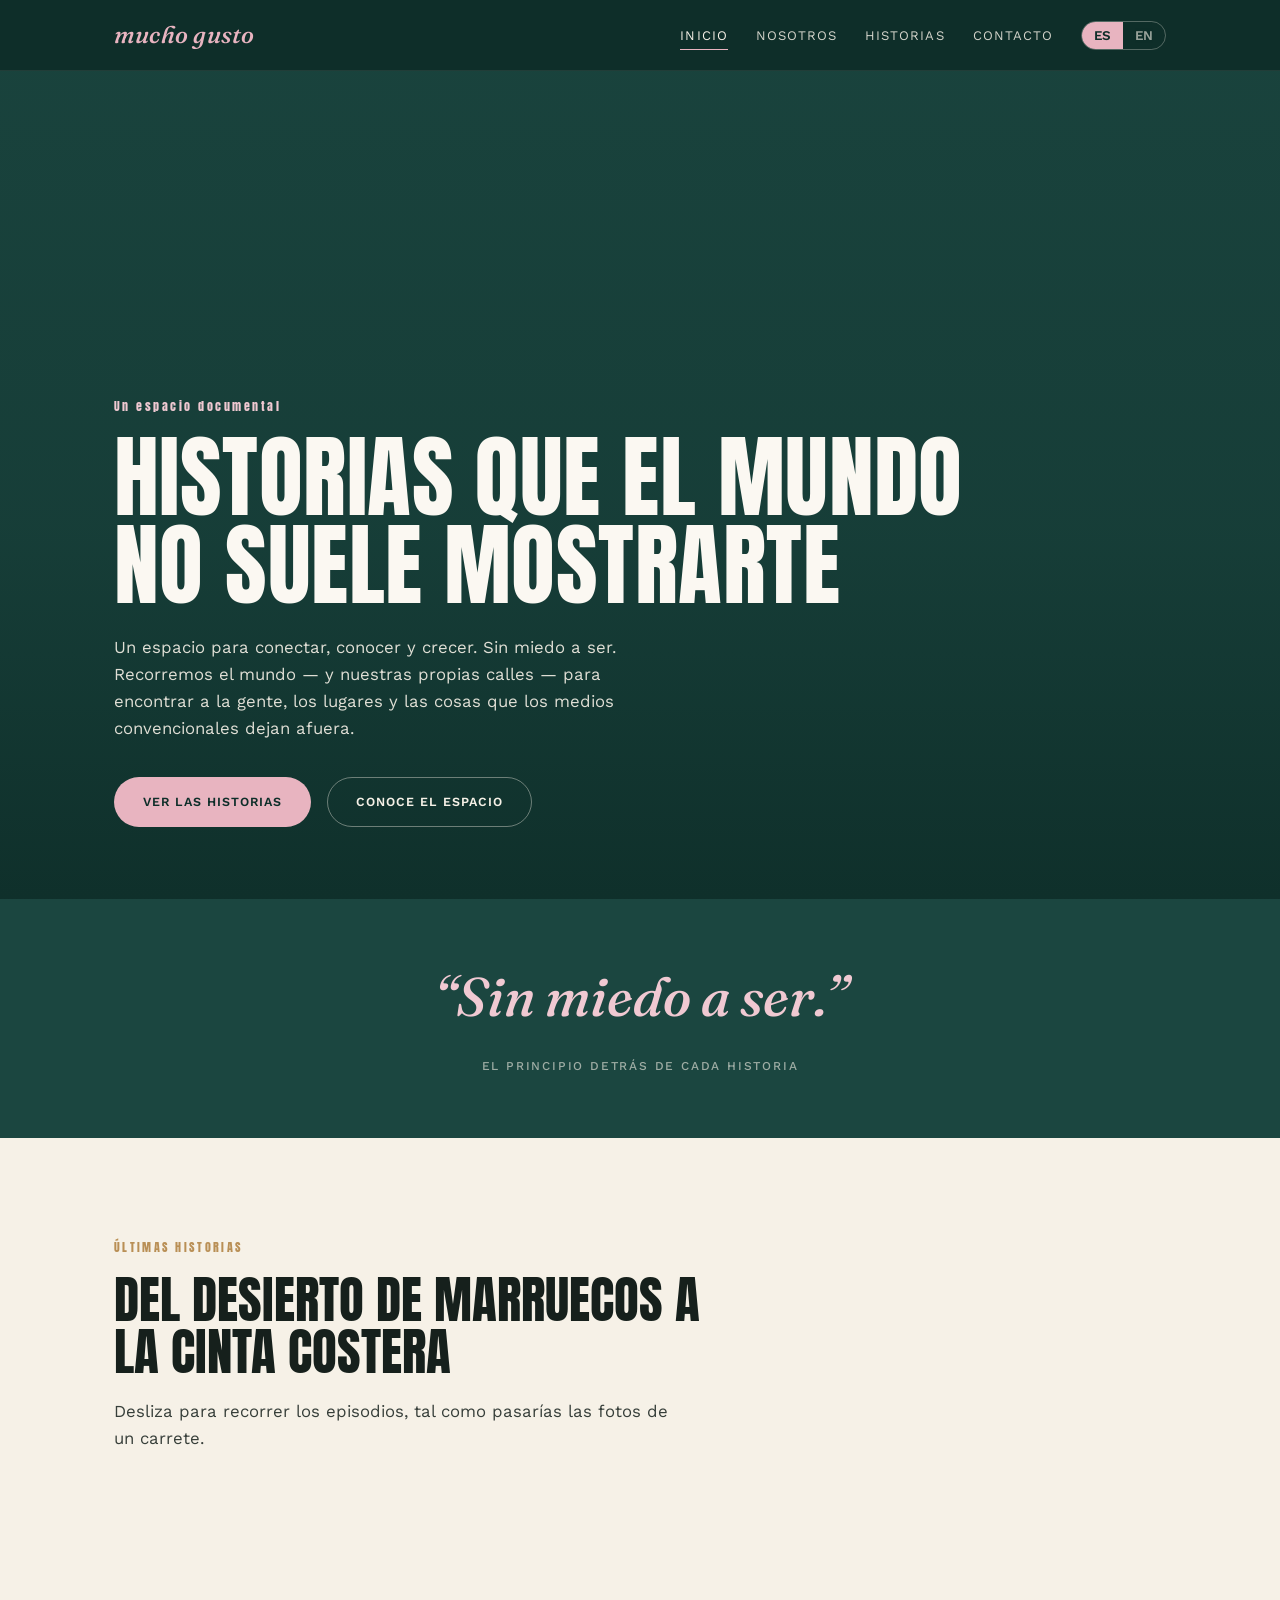
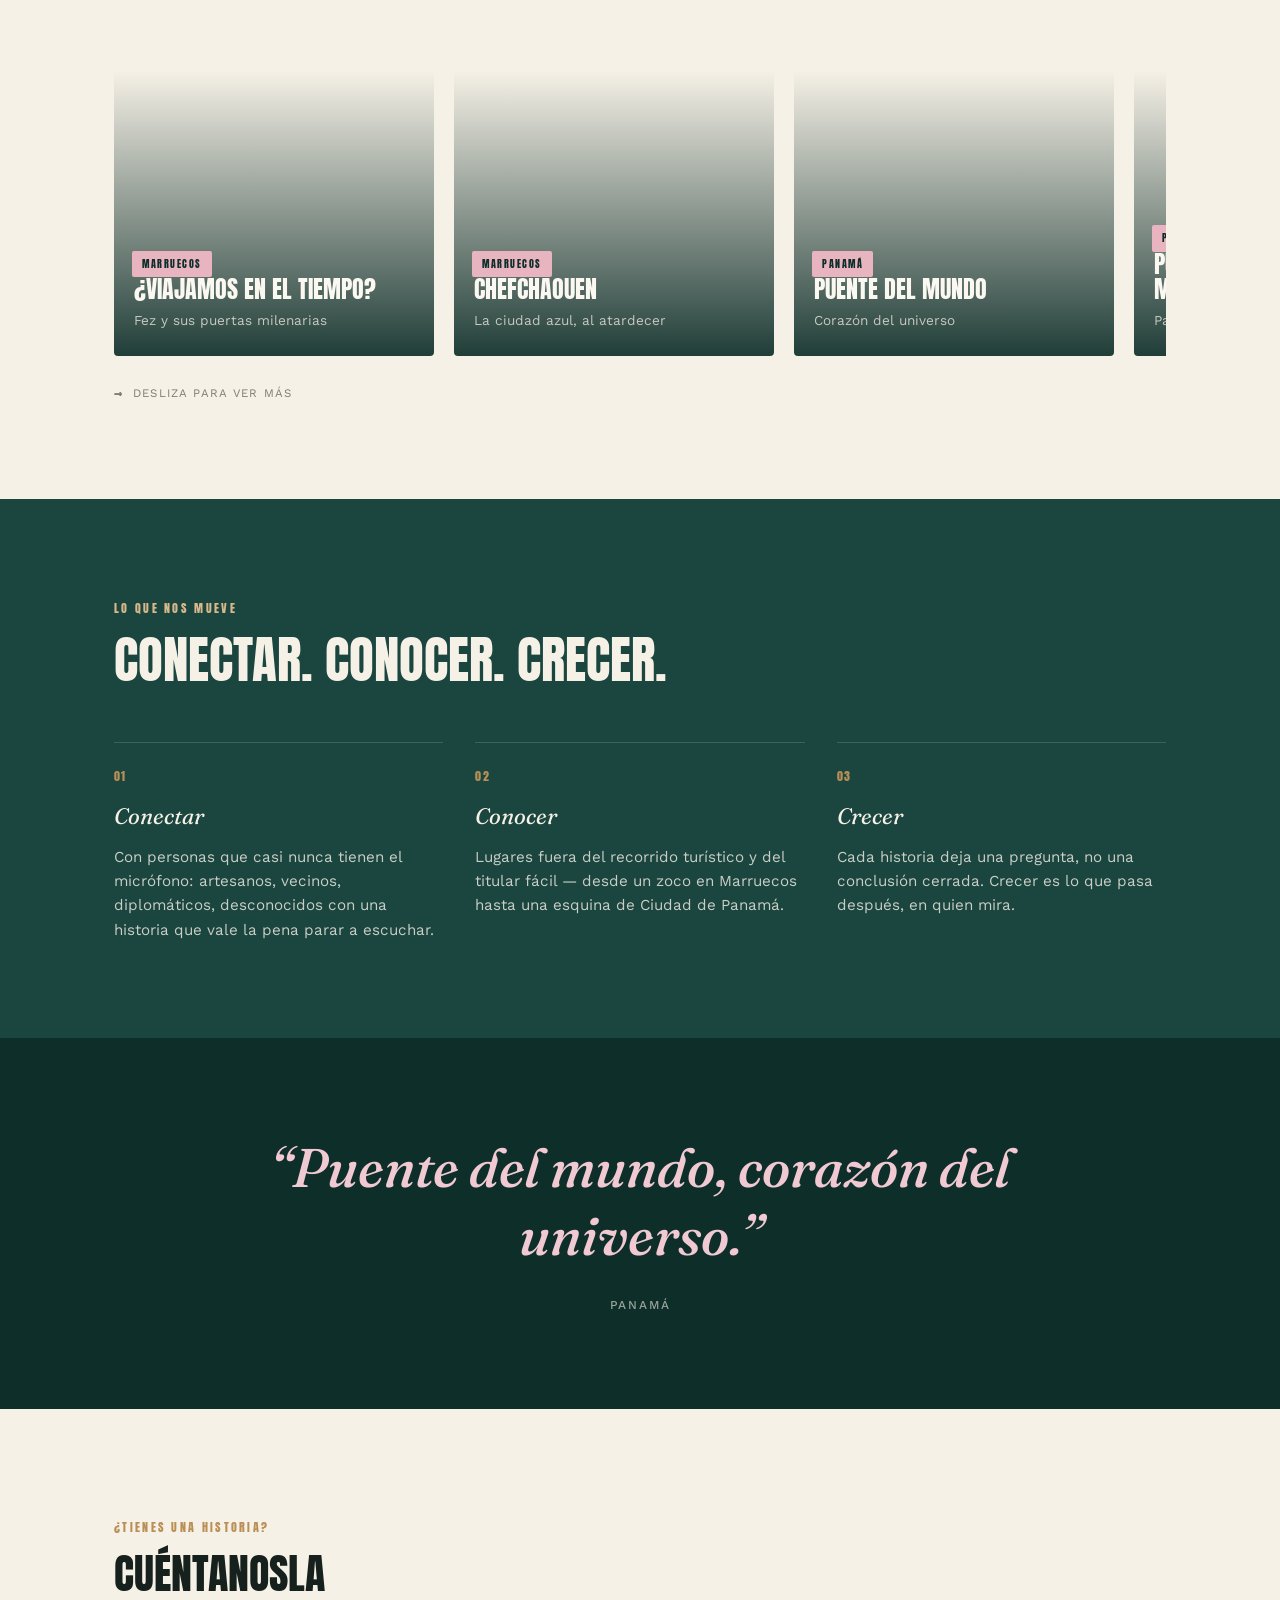
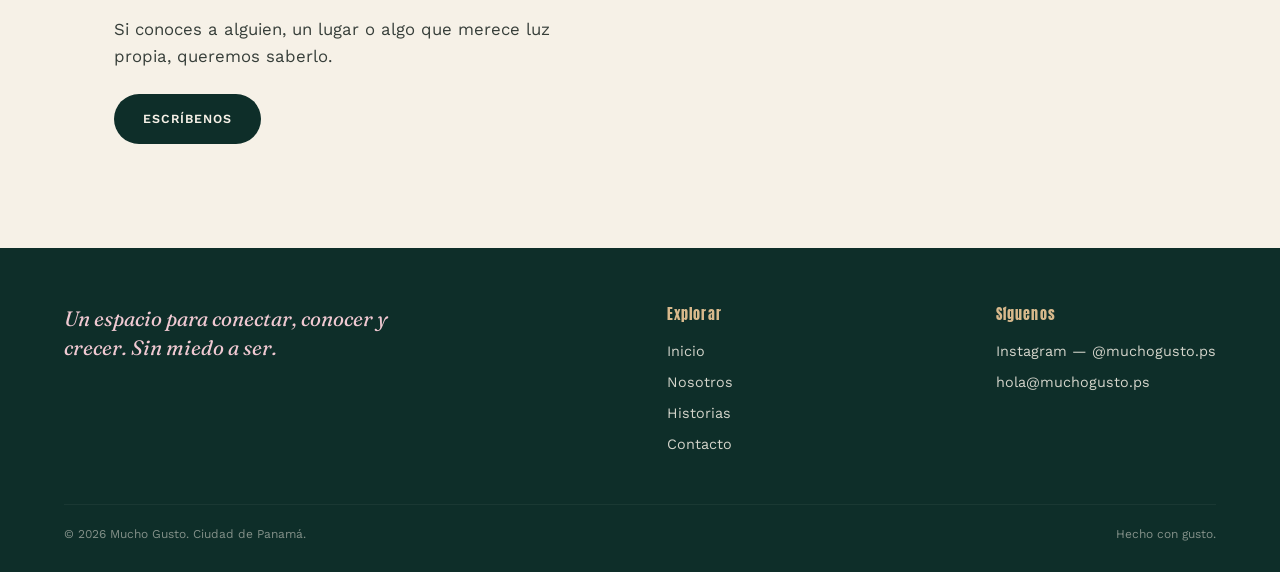
==== index.html @ 42b26f40 "Add files via upload" ====
<!DOCTYPE html>
<html lang="es">
<head>
<meta charset="UTF-8">
<meta name="viewport" content="width=device-width, initial-scale=1.0">
<title>Mucho Gusto — Un espacio para conectar, conocer y crecer</title>
<meta name="description" content="Mucho Gusto shines a light on people, places and things the way conventional media doesn't.">
<link rel="preconnect" href="https://fonts.googleapis.com">
<link href="https://fonts.googleapis.com/css2?family=Fraunces:ital,wght@0,500;1,500;1,600&family=Anton&family=Work+Sans:wght@400;500;600&display=swap" rel="stylesheet">
<link rel="stylesheet" href="styles.css">
</head>
<body>

<nav class="site-nav">
  <div class="nav-inner">
    <a href="index.html" class="logo-wordmark">mucho gusto</a>
    <ul class="nav-links">
      <li><a href="index.html"><span data-es>Inicio</span><span data-en>Home</span></a></li>
      <li><a href="about.html"><span data-es>Nosotros</span><span data-en>About</span></a></li>
      <li><a href="stories.html"><span data-es>Historias</span><span data-en>Stories</span></a></li>
      <li><a href="contact.html"><span data-es>Contacto</span><span data-en>Contact</span></a></li>
      <li class="lang-toggle">
        <button data-lang="es">ES</button>
        <button data-lang="en">EN</button>
      </li>
    </ul>
    <button class="nav-toggle-btn" aria-label="Menu">&#9776;</button>
  </div>
</nav>

<header class="hero">
  <div class="hero-media" style="background-image:url('https://images.unsplash.com/photo-1591467949014-6f00da8c1a83?q=80&w=1600&auto=format&fit=crop');"></div>
  <div class="hero-content">
    <span class="eyebrow"><span data-es>Un espacio documental</span><span data-en>A documentary space</span></span>
    <h1 class="hero-headline">
      <span data-es>Historias que el mundo no suele mostrarte</span>
      <span data-en>Stories the world doesn't usually show you</span>
    </h1>
    <p class="hero-sub">
      <span data-es>Un espacio para conectar, conocer y crecer. Sin miedo a ser. Recorremos el mundo — y nuestras propias calles — para encontrar a la gente, los lugares y las cosas que los medios convencionales dejan afuera.</span>
      <span data-en>A space to connect, get to know, and grow. Unafraid to be. We travel the world — and our own streets — to find the people, places, and things conventional media leaves out.</span>
    </p>
    <div class="hero-actions">
      <a href="stories.html" class="btn btn-primary"><span data-es>Ver las historias</span><span data-en>Watch the stories</span></a>
      <a href="about.html" class="btn btn-outline"><span data-es>Conoce el espacio</span><span data-en>Meet the space</span></a>
    </div>
  </div>
</header>

<!-- Quote slide, mirrors her IG solid-color title cards -->
<section class="section-teal section-tight">
  <div class="wrap">
    <p class="quote-slide">
      <span data-es>&ldquo;Sin miedo a ser.&rdquo;</span>
      <span data-en>&ldquo;Unafraid to be.&rdquo;</span>
      <cite><span data-es>El principio detrás de cada historia</span><span data-en>The principle behind every story</span></cite>
    </p>
  </div>
</section>

<!-- Story reel — signature element -->
<section class="section-cream">
  <div class="wrap">
    <div class="section-head">
      <span class="section-eyebrow"><span data-es>Últimas historias</span><span data-en>Latest stories</span></span>
      <h2 class="section-title"><span data-es>Del desierto de Marruecos a la Cinta Costera</span><span data-en>From the Moroccan desert to the Cinta Costera</span></h2>
      <p class="section-body"><span data-es>Desliza para recorrer los episodios, tal como pasarías las fotos de un carrete.</span><span data-en>Drag to move through episodes, the way you'd flip through a roll of film.</span></p>
    </div>
  </div>
  <div class="reel-wrap wrap">
    <div class="reel">

      <a href="stories.html" class="reel-card" style="background-image:url('https://images.unsplash.com/photo-1489493887464-892be6d1daae?q=80&w=800&auto=format&fit=crop');">
        <span class="reel-card-tag">MARRUECOS</span>
        <div class="reel-card-body">
          <h3 class="reel-card-title"><span data-es>¿Viajamos en el tiempo?</span><span data-en>Did we travel through time?</span></h3>
          <p class="reel-card-sub"><span data-es>Fez y sus puertas milenarias</span><span data-en>Fez and its centuries-old gates</span></p>
        </div>
      </a>

      <a href="stories.html" class="reel-card" style="background-image:url('https://images.unsplash.com/photo-1553603227-2358aabe821e?q=80&w=800&auto=format&fit=crop');">
        <span class="reel-card-tag">MARRUECOS</span>
        <div class="reel-card-body">
          <h3 class="reel-card-title">CHEFCHAOUEN</h3>
          <p class="reel-card-sub"><span data-es>La ciudad azul, al atardecer</span><span data-en>The blue city, at dusk</span></p>
        </div>
      </a>

      <a href="stories.html" class="reel-card" style="background-image:url('https://images.unsplash.com/photo-1577147443647-64a3567b6df8?q=80&w=800&auto=format&fit=crop');">
        <span class="reel-card-tag">PANAMÁ</span>
        <div class="reel-card-body">
          <h3 class="reel-card-title"><span data-es>Puente del mundo</span><span data-en>Bridge of the world</span></h3>
          <p class="reel-card-sub"><span data-es>Corazón del universo</span><span data-en>Heart of the universe</span></p>
        </div>
      </a>

      <a href="stories.html" class="reel-card" style="background-image:url('https://images.unsplash.com/photo-1524638431109-93d95c968f03?q=80&w=800&auto=format&fit=crop');">
        <span class="reel-card-tag">PANAMÁ</span>
        <div class="reel-card-body">
          <h3 class="reel-card-title"><span data-es>Puertas al otro lado del mundo</span><span data-en>Doors to the other side of the world</span></h3>
          <p class="reel-card-sub"><span data-es>Panamá se abre camino</span><span data-en>Panama makes its way out</span></p>
        </div>
      </a>

    </div>
    <p class="reel-hint"><span class="arrow">&#8594;</span><span data-es>Desliza para ver más</span><span data-en>Drag to see more</span></p>
  </div>
</section>

<!-- Three pillars, from the bio: conectar / conocer / crecer -->
<section class="section-teal">
  <div class="wrap">
    <div class="section-head">
      <span class="section-eyebrow"><span data-es>Lo que nos mueve</span><span data-en>What drives us</span></span>
      <h2 class="section-title"><span data-es>Conectar. Conocer. Crecer.</span><span data-en>Connect. Know. Grow.</span></h2>
    </div>
    <div class="grid-3">
      <div class="pillar">
        <span class="pillar-num">01</span>
        <h3 class="pillar-title"><span data-es>Conectar</span><span data-en>Connect</span></h3>
        <p class="pillar-body"><span data-es>Con personas que casi nunca tienen el micrófono: artesanos, vecinos, diplomáticos, desconocidos con una historia que vale la pena parar a escuchar.</span><span data-en>With people who rarely get the mic: artisans, neighbors, diplomats, strangers with a story worth stopping to hear.</span></p>
      </div>
      <div class="pillar">
        <span class="pillar-num">02</span>
        <h3 class="pillar-title"><span data-es>Conocer</span><span data-en>Know</span></h3>
        <p class="pillar-body"><span data-es>Lugares fuera del recorrido turístico y del titular fácil — desde un zoco en Marruecos hasta una esquina de Ciudad de Panamá.</span><span data-en>Places off the tourist trail and the easy headline — from a souk in Morocco to a corner of Panama City.</span></p>
      </div>
      <div class="pillar">
        <span class="pillar-num">03</span>
        <h3 class="pillar-title"><span data-es>Crecer</span><span data-en>Grow</span></h3>
        <p class="pillar-body"><span data-es>Cada historia deja una pregunta, no una conclusión cerrada. Crecer es lo que pasa después, en quien mira.</span><span data-en>Every story leaves a question, not a closed conclusion. Growing is what happens next, in whoever's watching.</span></p>
      </div>
    </div>
  </div>
</section>

<!-- Panama-motto quote, dark -->
<section class="section-dark">
  <div class="wrap">
    <p class="quote-slide">
      <span data-es>&ldquo;Puente del mundo, corazón del universo.&rdquo;</span>
      <span data-en>&ldquo;Bridge of the world, heart of the universe.&rdquo;</span>
      <cite>Panamá</cite>
    </p>
  </div>
</section>

<section class="section-cream section-tight">
  <div class="wrap grid-2">
    <div>
      <span class="section-eyebrow"><span data-es>¿Tienes una historia?</span><span data-en>Got a story?</span></span>
      <h2 class="section-title" style="font-size:clamp(1.8rem,3.6vw,2.6rem)"><span data-es>Cuéntanosla</span><span data-en>Tell us</span></h2>
      <p class="section-body"><span data-es>Si conoces a alguien, un lugar o algo que merece luz propia, queremos saberlo.</span><span data-en>If you know someone, somewhere, or something that deserves its own light, we want to know.</span></p>
      <a href="contact.html" class="btn btn-dark" style="margin-top:24px;"><span data-es>Escríbenos</span><span data-en>Get in touch</span></a>
    </div>
    <div class="media-frame wide" style="background-image:url('https://images.unsplash.com/photo-1512453979798-5ea266f8880c?q=80&w=1000&auto=format&fit=crop');"></div>
  </div>
</section>

<footer class="site-footer">
  <div class="footer-inner">
    <div>
      <p class="footer-tagline"><span data-es>Un espacio para conectar, conocer y crecer. Sin miedo a ser.</span><span data-en>A space to connect, know, and grow. Unafraid to be.</span></p>
    </div>
    <div class="footer-col">
      <h4><span data-es>Explorar</span><span data-en>Explore</span></h4>
      <a href="index.html"><span data-es>Inicio</span><span data-en>Home</span></a>
      <a href="about.html"><span data-es>Nosotros</span><span data-en>About</span></a>
      <a href="stories.html"><span data-es>Historias</span><span data-en>Stories</span></a>
      <a href="contact.html"><span data-es>Contacto</span><span data-en>Contact</span></a>
    </div>
    <div class="footer-col">
      <h4><span data-es>Síguenos</span><span data-en>Follow</span></h4>
      <a href="https://www.instagram.com/muchogusto.ps/" target="_blank" rel="noopener">Instagram — @muchogusto.ps</a>
      <a href="mailto:hola@muchogusto.ps">hola@muchogusto.ps</a>
    </div>
  </div>
  <div class="footer-bottom">
    <span>&copy; 2026 Mucho Gusto. <span data-es>Ciudad de Panamá.</span><span data-en>Panama City.</span></span>
    <span data-es>Hecho con gusto.</span><span data-en>Made with gusto.</span>
  </div>
</footer>

<script src="main.js"></script>
</body>
</html>
---- styles.css ----
/* ===================================================
   MUCHO GUSTO — design tokens
   =================================================== */
:root{
  --teal-950:#0E2E29;
  --teal-800:#1B4640;
  --teal-700:#204F48;
  --teal-600:#2B6259;
  --rose-400:#E8B4C0;
  --rose-300:#F0C9D2;
  --sand-300:#D8B98C;
  --sand-500:#B98F55;
  --cream-100:#F6F1E7;
  --cream-50:#FBF8F2;
  --ink-900:#16201C;
  --ink-700:#3A423E;

  --font-script:"Fraunces", serif;
  --font-caption:"Anton", sans-serif;
  --font-body:"Work Sans", sans-serif;

  --max-w:1180px;
  --edge: clamp(20px, 5vw, 64px);
}

*,*::before,*::after{box-sizing:border-box;}
html{scroll-behavior:smooth;}
body{
  margin:0;
  background:var(--cream-100);
  color:var(--ink-900);
  font-family:var(--font-body);
  font-size:16px;
  line-height:1.6;
  -webkit-font-smoothing:antialiased;
}
img{max-width:100%;display:block;}
a{color:inherit;text-decoration:none;}
h1,h2,h3,h4{margin:0;font-weight:400;}
p{margin:0;}
button{font-family:inherit;cursor:pointer;}

.wrap{
  max-width:var(--max-w);
  margin:0 auto;
  padding:0 var(--edge);
}

/* ===================== i18n ===================== */
[data-es]{ }
html[lang="en"] [data-es]{ display:none !important; }
html[lang="es"] [data-en]{ display:none !important; }

/* ===================== NAV ===================== */
.site-nav{
  position:sticky; top:0; z-index:50;
  background:var(--teal-950);
  border-bottom:1px solid rgba(246,241,231,0.08);
}
.nav-inner{
  max-width:var(--max-w);
  margin:0 auto;
  padding:16px var(--edge);
  display:flex;
  align-items:center;
  justify-content:space-between;
  gap:24px;
}
.logo-wordmark{
  font-family:var(--font-script);
  font-style:italic;
  font-weight:500;
  font-size:1.5rem;
  color:var(--rose-400);
  letter-spacing:0.01em;
}
.nav-links{
  display:flex;
  align-items:center;
  gap:28px;
  list-style:none;
  margin:0; padding:0;
}
.nav-links a{
  color:var(--cream-100);
  font-size:0.82rem;
  letter-spacing:0.08em;
  text-transform:uppercase;
  opacity:0.85;
  transition:opacity .2s ease;
  padding:6px 0;
  border-bottom:1px solid transparent;
}
.nav-links a:hover, .nav-links a.active{
  opacity:1;
  border-bottom-color:var(--rose-400);
}
.lang-toggle{
  display:flex;
  border:1px solid rgba(246,241,231,0.3);
  border-radius:999px;
  overflow:hidden;
  font-size:0.72rem;
  letter-spacing:0.06em;
}
.lang-toggle button{
  background:transparent;
  border:none;
  color:var(--cream-100);
  opacity:0.6;
  padding:6px 12px;
  font-weight:600;
}
.lang-toggle button.active{
  opacity:1;
  background:var(--rose-400);
  color:var(--teal-950);
}
.nav-toggle-btn{
  display:none;
  background:none;border:none;
  color:var(--cream-100);
  font-size:1.6rem;
}

@media (max-width:820px){
  .nav-links{
    position:absolute;
    top:100%; left:0; right:0;
    flex-direction:column;
    align-items:flex-start;
    background:var(--teal-950);
    padding:8px var(--edge) 24px;
    gap:16px;
    display:none;
  }
  .nav-links.open{display:flex;}
  .nav-toggle-btn{display:block;}
}

/* ===================== FOOTER ===================== */
.site-footer{
  background:var(--teal-950);
  color:var(--cream-100);
  padding:56px var(--edge) 28px;
  margin-top:0;
}
.footer-inner{
  max-width:var(--max-w);
  margin:0 auto;
  display:flex;
  flex-wrap:wrap;
  justify-content:space-between;
  gap:32px;
}
.footer-tagline{
  font-family:var(--font-script);
  font-style:italic;
  font-size:1.3rem;
  color:var(--rose-300);
  max-width:340px;
  line-height:1.4;
}
.footer-col h4{
  font-family:var(--font-caption);
  font-size:0.85rem;
  letter-spacing:0.08em;
  color:var(--sand-300);
  margin-bottom:14px;
}
.footer-col a, .footer-col p{
  display:block;
  font-size:0.9rem;
  opacity:0.85;
  margin-bottom:8px;
}
.footer-bottom{
  max-width:var(--max-w);
  margin:40px auto 0;
  padding-top:20px;
  border-top:1px solid rgba(246,241,231,0.1);
  font-size:0.75rem;
  opacity:0.5;
  display:flex;
  justify-content:space-between;
  flex-wrap:wrap;
  gap:8px;
}

/* ===================== BUTTONS ===================== */
.btn{
  display:inline-flex;
  align-items:center;
  gap:8px;
  padding:14px 28px;
  border-radius:999px;
  font-size:0.78rem;
  letter-spacing:0.08em;
  text-transform:uppercase;
  font-weight:600;
  border:1px solid transparent;
  transition:transform .2s ease, background .2s ease, color .2s ease;
}
.btn-primary{
  background:var(--rose-400);
  color:var(--teal-950);
}
.btn-primary:hover{ transform:translateY(-2px); background:var(--rose-300); }
.btn-outline{
  background:transparent;
  border-color:rgba(246,241,231,0.4);
  color:var(--cream-100);
}
.btn-outline:hover{ border-color:var(--cream-100); transform:translateY(-2px); }
.btn-dark{
  background:var(--teal-950);
  color:var(--cream-100);
}
.btn-dark:hover{ transform:translateY(-2px); background:var(--ink-900); }

/* ===================== HERO ===================== */
.hero{
  position:relative;
  min-height:92vh;
  display:flex;
  align-items:flex-end;
  background:var(--teal-800);
  overflow:hidden;
}
.hero-media{
  position:absolute; inset:0;
  background-size:cover;
  background-position:center;
}
.hero-media::after{
  content:"";
  position:absolute; inset:0;
  background:linear-gradient(180deg, rgba(14,46,41,0.15) 0%, rgba(14,46,41,0.35) 55%, rgba(14,46,41,0.92) 100%);
}
.hero-content{
  position:relative;
  z-index:2;
  width:100%;
  padding:0 var(--edge) 72px;
  max-width:var(--max-w);
  margin:0 auto;
}
.eyebrow{
  font-family:var(--font-caption);
  font-size:0.78rem;
  letter-spacing:0.2em;
  color:var(--rose-300);
  margin-bottom:18px;
  display:inline-block;
}
.hero-headline{
  font-family:var(--font-caption);
  color:var(--cream-50);
  font-size:clamp(2.6rem, 7.2vw, 5.6rem);
  line-height:0.98;
  letter-spacing:0.005em;
  text-transform:uppercase;
  max-width:920px;
}
.hero-sub{
  margin-top:24px;
  max-width:520px;
  color:var(--cream-100);
  font-size:1.05rem;
  opacity:0.9;
}
.hero-actions{
  margin-top:36px;
  display:flex;
  gap:16px;
  flex-wrap:wrap;
}

/* ===================== SECTIONS ===================== */
section{ padding:96px 0; }
.section-tight{ padding:64px 0; }
.section-teal{ background:var(--teal-800); color:var(--cream-100); }
.section-dark{ background:var(--teal-950); color:var(--cream-100); }
.section-cream{ background:var(--cream-100); color:var(--ink-900); }

.section-head{
  max-width:640px;
  margin-bottom:56px;
}
.section-eyebrow{
  font-family:var(--font-caption);
  font-size:0.72rem;
  letter-spacing:0.2em;
  color:var(--sand-500);
  text-transform:uppercase;
}
.section-teal .section-eyebrow, .section-dark .section-eyebrow{ color:var(--sand-300); }
.section-title{
  font-family:var(--font-caption);
  font-size:clamp(2rem, 4.2vw, 3.2rem);
  text-transform:uppercase;
  line-height:1.02;
  margin-top:14px;
}
.section-body{
  margin-top:20px;
  font-size:1.05rem;
  opacity:0.85;
  max-width:560px;
}

.quote-slide{
  font-family:var(--font-script);
  font-style:italic;
  font-weight:500;
  font-size:clamp(1.8rem, 4.4vw, 3.4rem);
  line-height:1.25;
  color:var(--rose-300);
  text-align:center;
  max-width:820px;
  margin:0 auto;
}
.quote-slide cite{
  display:block;
  font-style:normal;
  font-family:var(--font-body);
  font-size:0.75rem;
  letter-spacing:0.15em;
  text-transform:uppercase;
  color:var(--cream-100);
  opacity:0.6;
  margin-top:28px;
}

/* ===================== STORY REEL (signature element) ===================== */
.reel-wrap{ position:relative; }
.reel{
  display:flex;
  gap:20px;
  overflow-x:auto;
  padding:8px var(--edge) 24px;
  scroll-snap-type:x mandatory;
  -webkit-overflow-scrolling:touch;
  scrollbar-width:thin;
  scrollbar-color:var(--sand-300) transparent;
}
.reel::-webkit-scrollbar{ height:6px; }
.reel::-webkit-scrollbar-thumb{ background:var(--sand-300); border-radius:4px; }

.reel-card{
  position:relative;
  flex:0 0 auto;
  width:min(78vw, 320px);
  height:440px;
  border-radius:4px;
  overflow:hidden;
  scroll-snap-align:start;
  background-size:cover;
  background-position:center;
  display:flex;
  flex-direction:column;
  justify-content:flex-end;
  isolation:isolate;
}
.reel-card::after{
  content:"";
  position:absolute; inset:0;
  background:linear-gradient(180deg, rgba(14,46,41,0) 35%, rgba(14,46,41,0.92) 100%);
  z-index:0;
}
.reel-card-tag{
  position:relative; z-index:1;
  align-self:flex-start;
  margin:18px 0 0 18px;
  font-family:var(--font-caption);
  font-size:0.65rem;
  letter-spacing:0.15em;
  color:var(--teal-950);
  background:var(--rose-400);
  padding:5px 10px;
  border-radius:2px;
}
.reel-card-body{
  position:relative; z-index:1;
  padding:0 20px 24px;
}
.reel-card-title{
  font-family:var(--font-caption);
  color:var(--cream-50);
  font-size:1.5rem;
  text-transform:uppercase;
  line-height:1.05;
}
.reel-card-sub{
  margin-top:8px;
  font-size:0.85rem;
  color:var(--cream-100);
  opacity:0.75;
}
.reel-hint{
  display:flex;
  align-items:center;
  gap:10px;
  font-size:0.72rem;
  letter-spacing:0.1em;
  text-transform:uppercase;
  opacity:0.55;
  margin-top:4px;
}
.reel-hint .arrow{ font-family:var(--font-caption); }

/* ===================== GRID / CARDS ===================== */
.grid-2{ display:grid; grid-template-columns:1fr 1fr; gap:56px; align-items:center; }
.grid-3{ display:grid; grid-template-columns:repeat(3,1fr); gap:32px; }
@media (max-width:900px){
  .grid-2{ grid-template-columns:1fr; gap:36px; }
  .grid-3{ grid-template-columns:1fr; }
}

.pillar{
  border-top:1px solid rgba(22,32,28,0.15);
  padding-top:20px;
}
.section-teal .pillar, .section-dark .pillar{ border-top-color:rgba(246,241,231,0.15); }
.pillar-num{
  font-family:var(--font-caption);
  font-size:0.75rem;
  color:var(--sand-500);
  letter-spacing:0.1em;
}
.pillar-title{
  font-family:var(--font-script);
  font-style:italic;
  font-size:1.4rem;
  margin-top:10px;
}
.pillar-body{
  margin-top:10px;
  font-size:0.95rem;
  opacity:0.8;
}

.media-frame{
  border-radius:4px;
  overflow:hidden;
  aspect-ratio:4/5;
  background-size:cover;
  background-position:center;
}
.media-frame.wide{ aspect-ratio:16/10; }

/* ===================== STORIES PAGE ===================== */
.story-list{ display:flex; flex-direction:column; }
.story-row{
  display:grid;
  grid-template-columns:120px 1fr 220px auto;
  gap:24px;
  align-items:center;
  padding:28px 0;
  border-bottom:1px solid rgba(22,32,28,0.12);
}
.section-dark .story-row, .section-teal .story-row{ border-bottom-color:rgba(246,241,231,0.14); }
.story-row:hover .media-frame{ transform:scale(1.03); }
.story-thumb{
  width:120px; height:90px;
  border-radius:3px;
  overflow:hidden;
  background-size:cover;
  background-position:center;
}
.story-thumb div{ width:100%; height:100%; transition:transform .4s ease; background-size:cover; background-position:center; }
.story-info .story-loc{
  font-family:var(--font-caption);
  font-size:0.65rem;
  letter-spacing:0.15em;
  color:var(--sand-500);
}
.story-info .story-title{
  font-family:var(--font-script);
  font-style:italic;
  font-size:1.3rem;
  margin-top:6px;
}
.story-desc{ font-size:0.88rem; opacity:0.75; }
@media (max-width:760px){
  .story-row{ grid-template-columns:80px 1fr; }
  .story-desc{ display:none; }
}

/* ===================== ABOUT PAGE ===================== */
.founder-block{
  display:grid;
  grid-template-columns:0.9fr 1.1fr;
  gap:64px;
  align-items:center;
}
@media (max-width:900px){ .founder-block{ grid-template-columns:1fr; } }

.value-tag{
  display:inline-block;
  font-family:var(--font-caption);
  font-size:0.68rem;
  letter-spacing:0.12em;
  padding:6px 12px;
  border:1px solid rgba(22,32,28,0.25);
  border-radius:999px;
  margin:0 8px 8px 0;
}
.section-teal .value-tag, .section-dark .value-tag{ border-color:rgba(246,241,231,0.3); }

/* ===================== CONTACT PAGE ===================== */
.contact-grid{
  display:grid;
  grid-template-columns:1fr 1fr;
  gap:64px;
}
@media (max-width:900px){ .contact-grid{ grid-template-columns:1fr; } }

.field{ margin-bottom:22px; }
.field label{
  display:block;
  font-family:var(--font-caption);
  font-size:0.68rem;
  letter-spacing:0.12em;
  text-transform:uppercase;
  color:var(--sand-500);
  margin-bottom:8px;
}
.field input, .field textarea, .field select{
  width:100%;
  background:transparent;
  border:none;
  border-bottom:1px solid rgba(22,32,28,0.3);
  padding:10px 2px;
  font-family:var(--font-body);
  font-size:1rem;
  color:var(--ink-900);
  outline:none;
  transition:border-color .2s ease;
}
.field input:focus, .field textarea:focus, .field select:focus{
  border-bottom-color:var(--sand-500);
}
.field textarea{ resize:vertical; min-height:110px; }

.contact-info-item{ margin-bottom:28px; }
.contact-info-item h4{
  font-family:var(--font-caption);
  font-size:0.7rem;
  letter-spacing:0.12em;
  color:var(--sand-300);
  margin-bottom:8px;
}
.contact-info-item p, .contact-info-item a{
  font-family:var(--font-script);
  font-style:italic;
  font-size:1.3rem;
}

/* reduced motion */
@media (prefers-reduced-motion:reduce){
  html{ scroll-behavior:auto; }
  *{ transition:none !important; animation:none !important; }
}

/* focus visibility */
a:focus-visible, button:focus-visible, input:focus-visible, textarea:focus-visible{
  outline:2px solid var(--rose-400);
  outline-offset:3px;
}
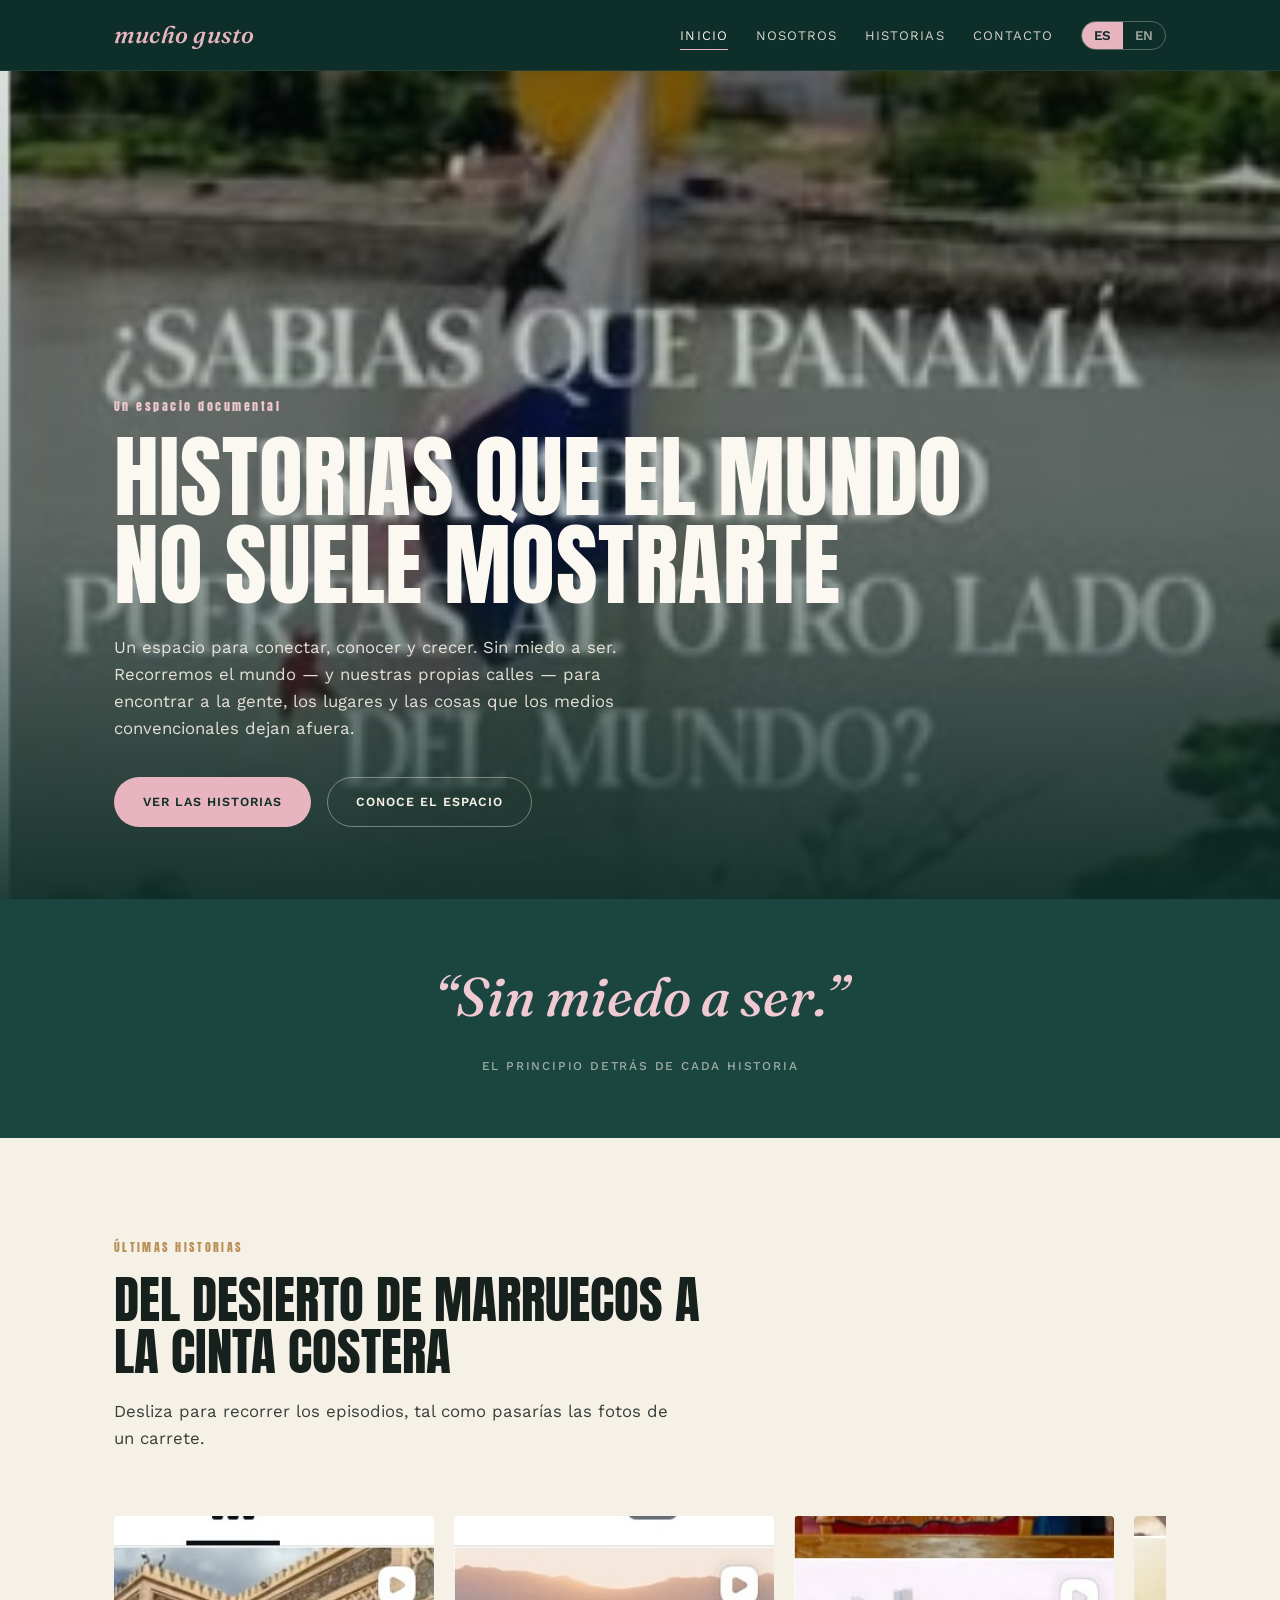
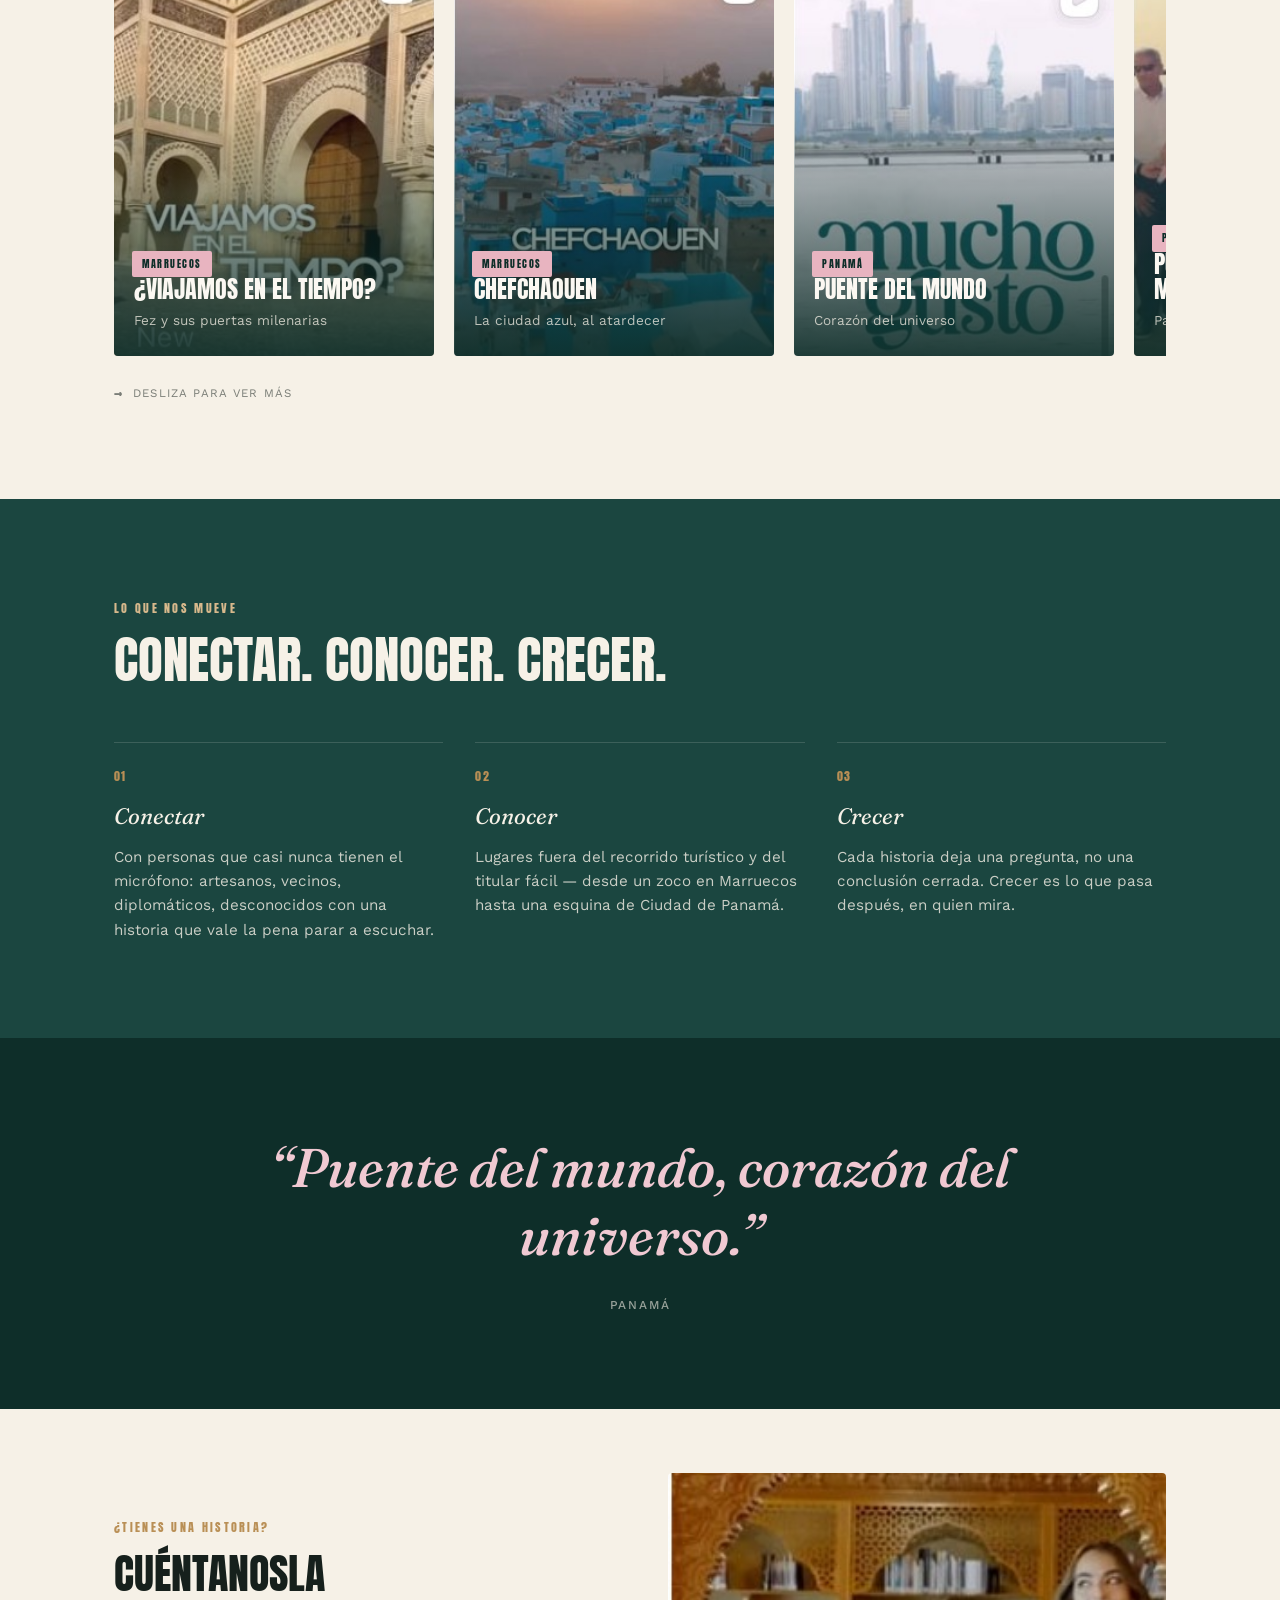
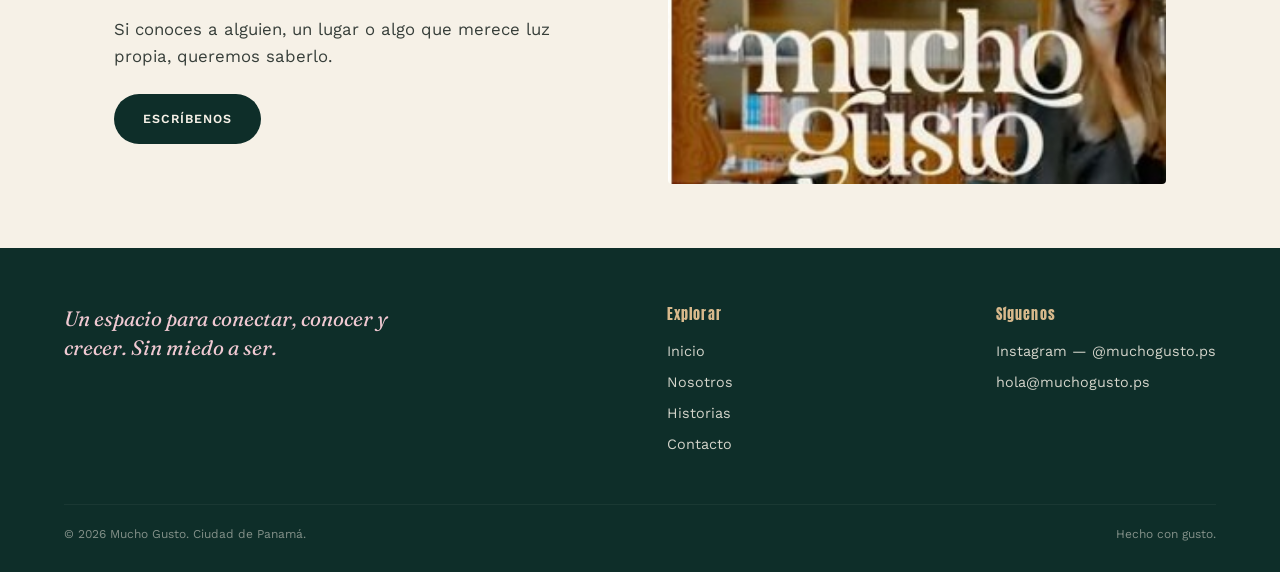
==== commit d2c55780: "Add files via upload" ====
--- a/index.html
+++ b/index.html
@@ -29,7 +29,7 @@
 </nav>
 
 <header class="hero">
-  <div class="hero-media" style="background-image:url('https://images.unsplash.com/photo-1591467949014-6f00da8c1a83?q=80&w=1600&auto=format&fit=crop');"></div>
+  <div class="hero-media" style="background-image:url('ig-panama-flag.jpg');"></div>
   <div class="hero-content">
     <span class="eyebrow"><span data-es>Un espacio documental</span><span data-en>A documentary space</span></span>
     <h1 class="hero-headline">
@@ -70,7 +70,7 @@
   <div class="reel-wrap wrap">
     <div class="reel">
 
-      <a href="stories.html" class="reel-card" style="background-image:url('https://images.unsplash.com/photo-1489493887464-892be6d1daae?q=80&w=800&auto=format&fit=crop');">
+      <a href="stories.html" class="reel-card" style="background-image:url('ig-gate.jpg');">
         <span class="reel-card-tag">MARRUECOS</span>
         <div class="reel-card-body">
           <h3 class="reel-card-title"><span data-es>¿Viajamos en el tiempo?</span><span data-en>Did we travel through time?</span></h3>
@@ -78,7 +78,7 @@
         </div>
       </a>
 
-      <a href="stories.html" class="reel-card" style="background-image:url('https://images.unsplash.com/photo-1553603227-2358aabe821e?q=80&w=800&auto=format&fit=crop');">
+      <a href="stories.html" class="reel-card" style="background-image:url('ig-chefchaouen.jpg');">
         <span class="reel-card-tag">MARRUECOS</span>
         <div class="reel-card-body">
           <h3 class="reel-card-title">CHEFCHAOUEN</h3>
@@ -86,7 +86,7 @@
         </div>
       </a>
 
-      <a href="stories.html" class="reel-card" style="background-image:url('https://images.unsplash.com/photo-1577147443647-64a3567b6df8?q=80&w=800&auto=format&fit=crop');">
+      <a href="stories.html" class="reel-card" style="background-image:url('ig-skyline-logo.jpg');">
         <span class="reel-card-tag">PANAMÁ</span>
         <div class="reel-card-body">
           <h3 class="reel-card-title"><span data-es>Puente del mundo</span><span data-en>Bridge of the world</span></h3>
@@ -94,7 +94,7 @@
         </div>
       </a>
 
-      <a href="stories.html" class="reel-card" style="background-image:url('https://images.unsplash.com/photo-1524638431109-93d95c968f03?q=80&w=800&auto=format&fit=crop');">
+      <a href="stories.html" class="reel-card" style="background-image:url('ig-panama-group.jpg');">
         <span class="reel-card-tag">PANAMÁ</span>
         <div class="reel-card-body">
           <h3 class="reel-card-title"><span data-es>Puertas al otro lado del mundo</span><span data-en>Doors to the other side of the world</span></h3>
@@ -153,7 +153,7 @@
       <p class="section-body"><span data-es>Si conoces a alguien, un lugar o algo que merece luz propia, queremos saberlo.</span><span data-en>If you know someone, somewhere, or something that deserves its own light, we want to know.</span></p>
       <a href="contact.html" class="btn btn-dark" style="margin-top:24px;"><span data-es>Escríbenos</span><span data-en>Get in touch</span></a>
     </div>
-    <div class="media-frame wide" style="background-image:url('https://images.unsplash.com/photo-1512453979798-5ea266f8880c?q=80&w=1000&auto=format&fit=crop');"></div>
+    <div class="media-frame wide" style="background-image:url('ig-riad-portrait.jpg');"></div>
   </div>
 </section>
 
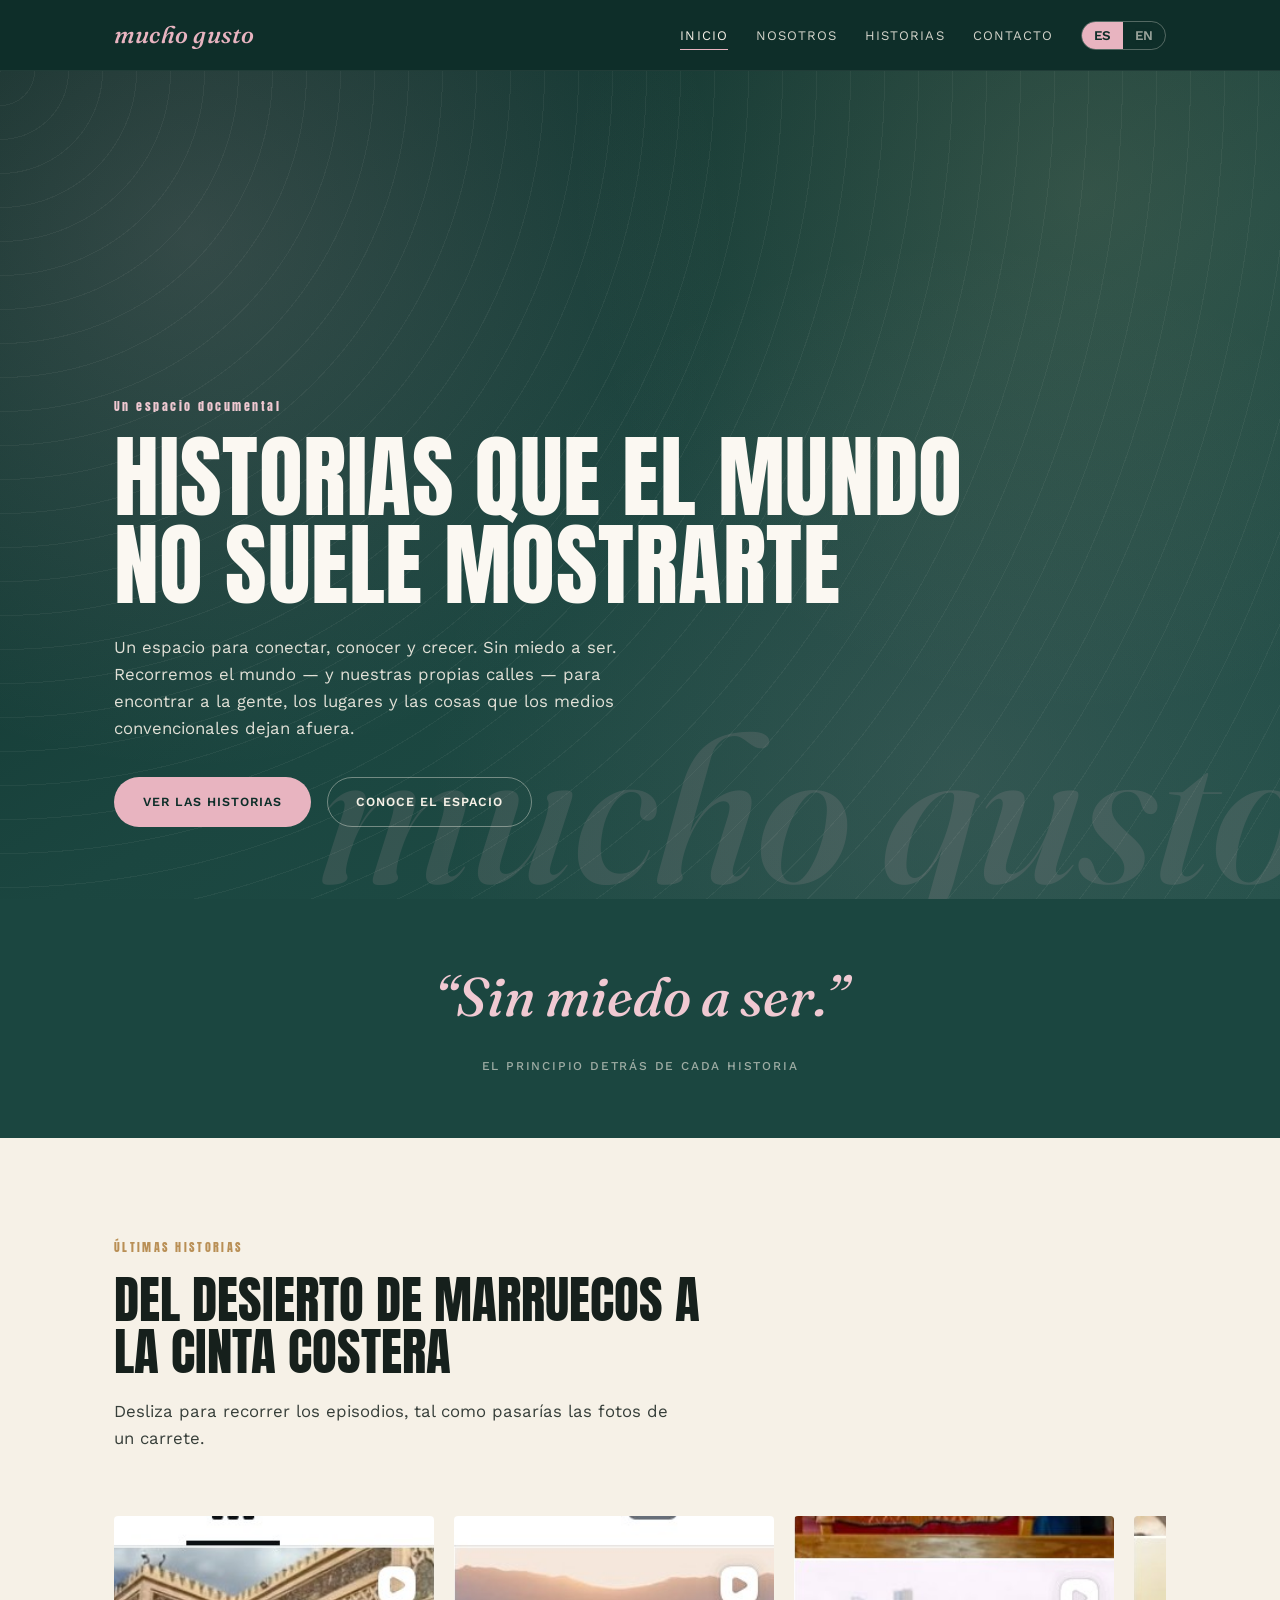
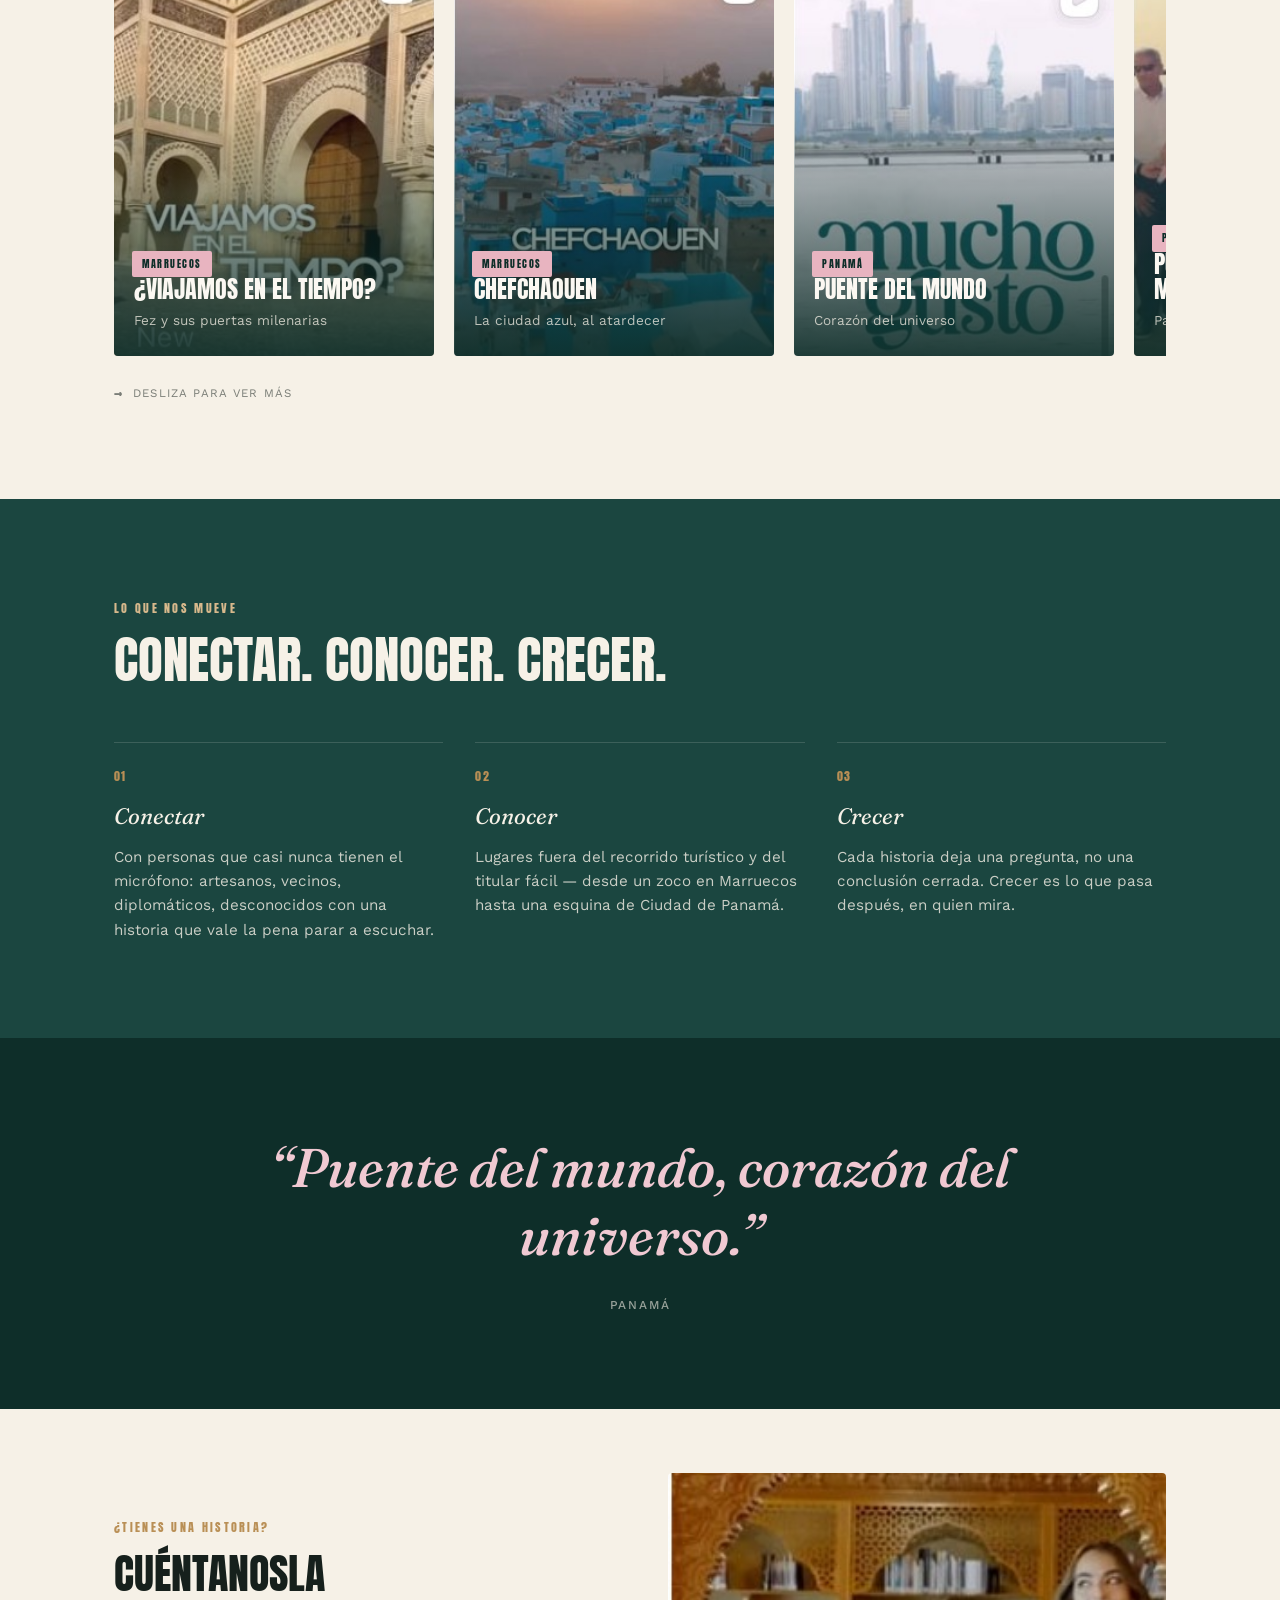
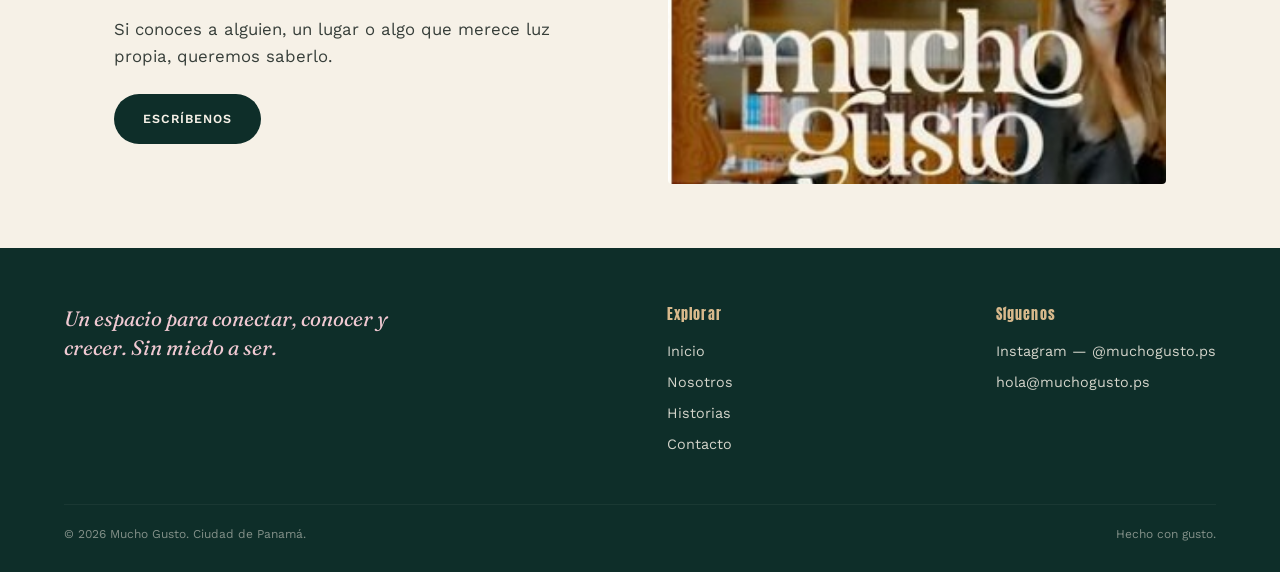
==== commit 98795a19: "Add files via upload" ====
--- a/index.html
+++ b/index.html
@@ -29,7 +29,8 @@
 </nav>
 
 <header class="hero">
-  <div class="hero-media" style="background-image:url('ig-panama-flag.jpg');"></div>
+  <div class="hero-media hero-brand"></div>
+  <span class="hero-watermark">mucho gusto</span>
   <div class="hero-content">
     <span class="eyebrow"><span data-es>Un espacio documental</span><span data-en>A documentary space</span></span>
     <h1 class="hero-headline">
--- a/styles.css
+++ b/styles.css
@@ -237,6 +237,35 @@
   position:absolute; inset:0;
   background:linear-gradient(180deg, rgba(14,46,41,0.15) 0%, rgba(14,46,41,0.35) 55%, rgba(14,46,41,0.92) 100%);
 }
+
+/* Brand-pattern hero: replaces a stretched photo with an infinitely-sharp
+   vector background in the same palette, so nothing gets blurred out. */
+.hero-brand{
+  background:
+    radial-gradient(circle at 15% 20%, rgba(232,180,192,0.16), transparent 42%),
+    radial-gradient(circle at 85% 15%, rgba(216,185,140,0.14), transparent 40%),
+    radial-gradient(circle at 75% 85%, rgba(232,180,192,0.10), transparent 45%),
+    repeating-radial-gradient(circle at 0 0, rgba(246,241,231,0.05) 0, rgba(246,241,231,0.05) 1px, transparent 1px, transparent 34px),
+    linear-gradient(150deg, var(--teal-950) 0%, var(--teal-800) 55%, var(--teal-700) 100%);
+}
+.hero-brand::after{ display:none; } /* no photo, so no darkening overlay needed */
+
+.hero-watermark{
+  position:absolute;
+  z-index:0;
+  right:clamp(-40px, -2vw, 20px);
+  bottom:clamp(-30px, -1vw, 10px);
+  font-family:var(--font-script);
+  font-style:italic;
+  font-weight:500;
+  font-size:clamp(5.5rem, 17vw, 13rem);
+  line-height:1;
+  color:var(--rose-400);
+  opacity:0.12;
+  white-space:nowrap;
+  pointer-events:none;
+  user-select:none;
+}
 .hero-content{
   position:relative;
   z-index:2;
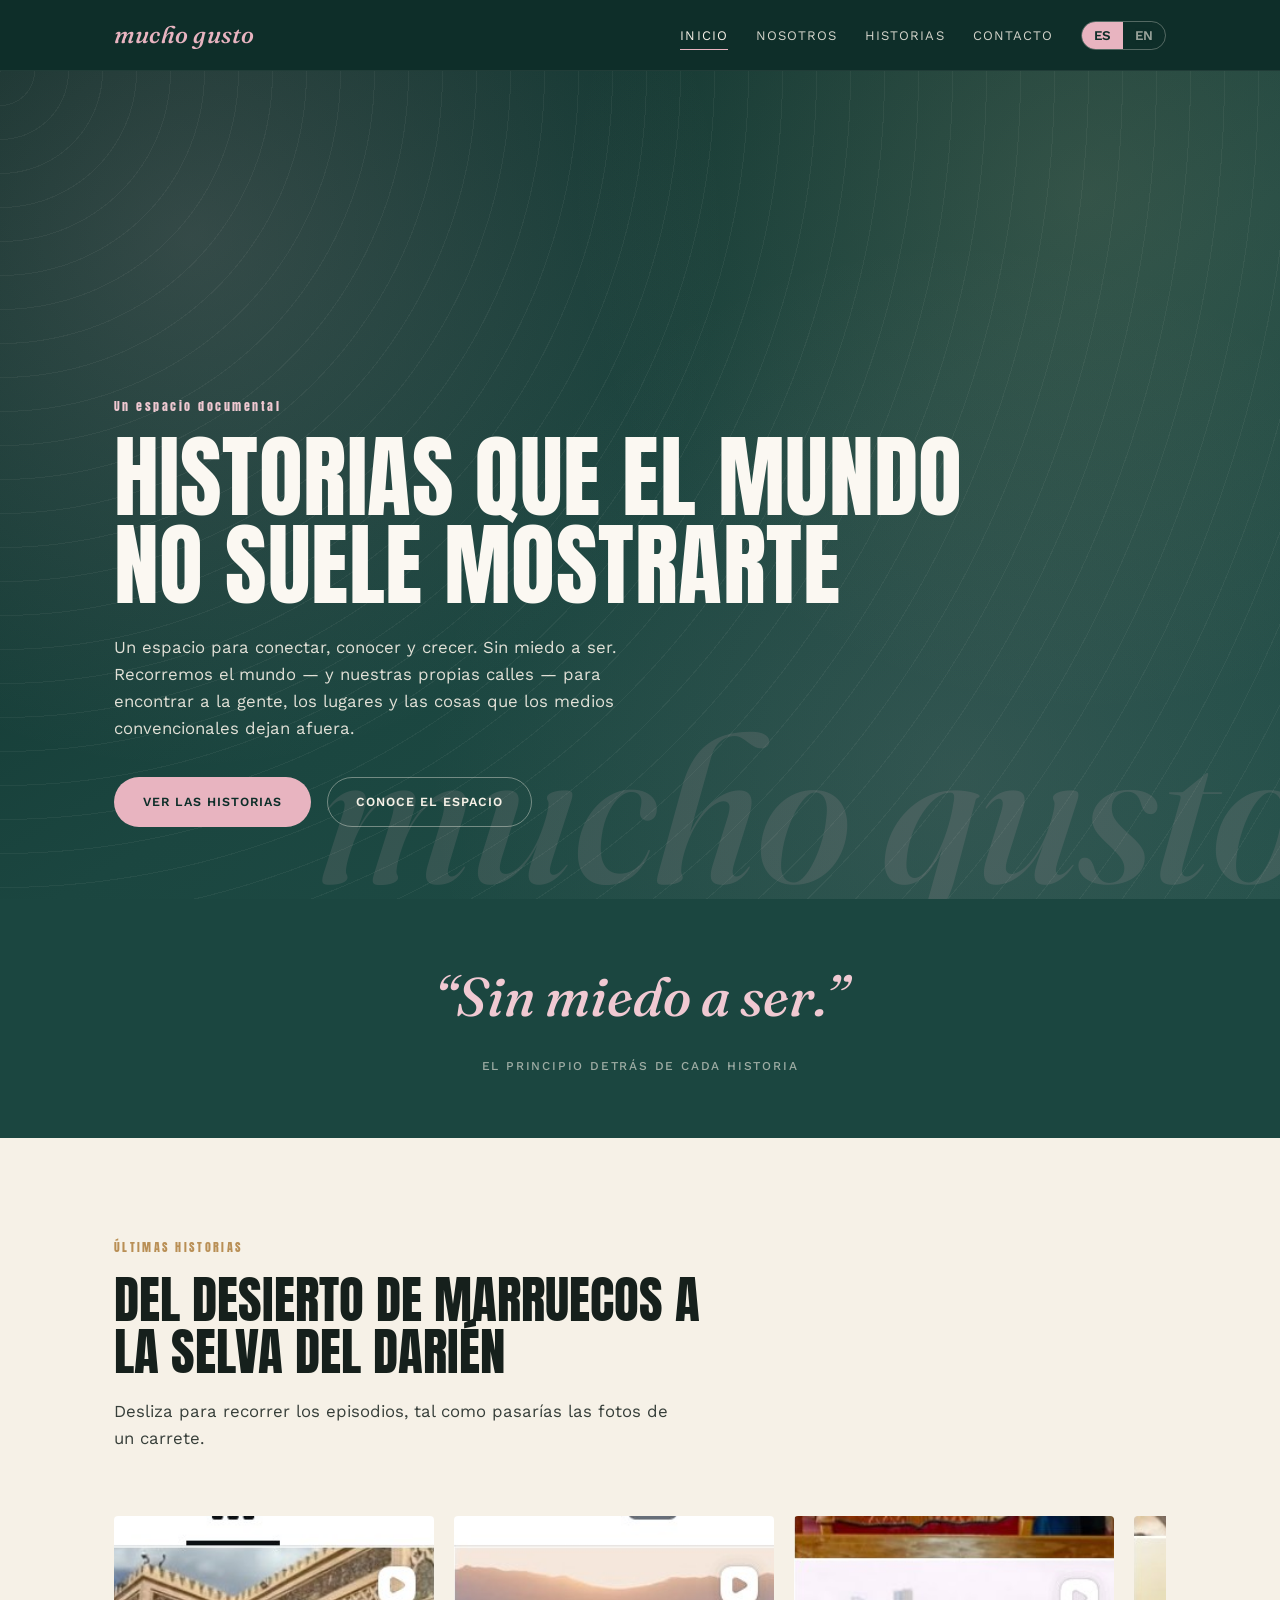
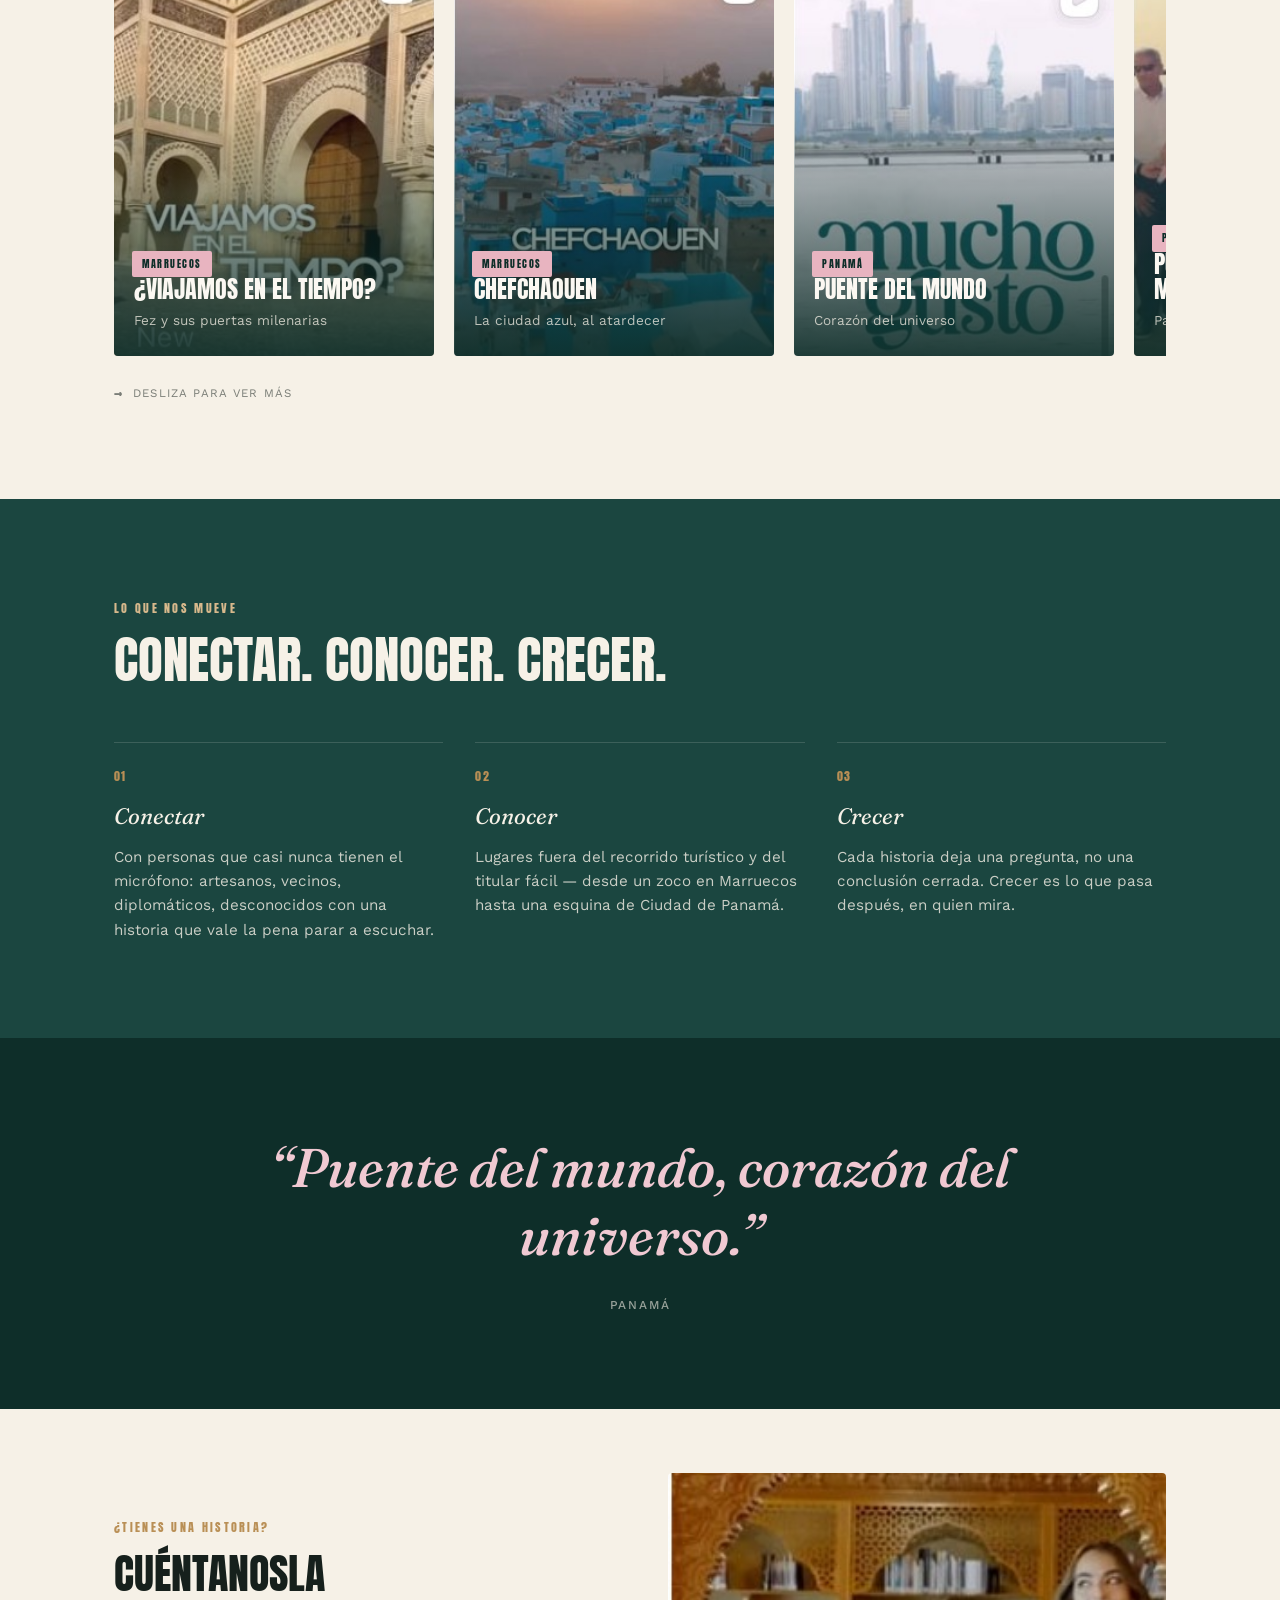
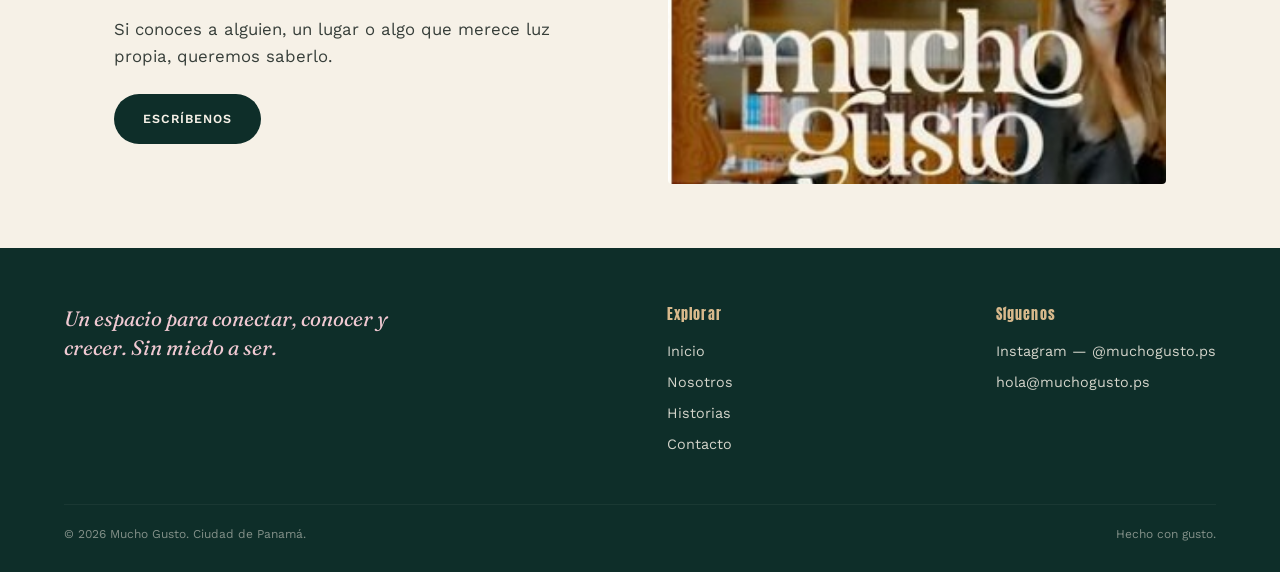
==== commit 54457f02: "Add files via upload" ====
--- a/index.html
+++ b/index.html
@@ -64,7 +64,7 @@
   <div class="wrap">
     <div class="section-head">
       <span class="section-eyebrow"><span data-es>Últimas historias</span><span data-en>Latest stories</span></span>
-      <h2 class="section-title"><span data-es>Del desierto de Marruecos a la Cinta Costera</span><span data-en>From the Moroccan desert to the Cinta Costera</span></h2>
+      <h2 class="section-title"><span data-es>Del desierto de Marruecos a la selva del Darién</span><span data-en>From the Moroccan desert to the Darién jungle</span></h2>
       <p class="section-body"><span data-es>Desliza para recorrer los episodios, tal como pasarías las fotos de un carrete.</span><span data-en>Drag to move through episodes, the way you'd flip through a roll of film.</span></p>
     </div>
   </div>
